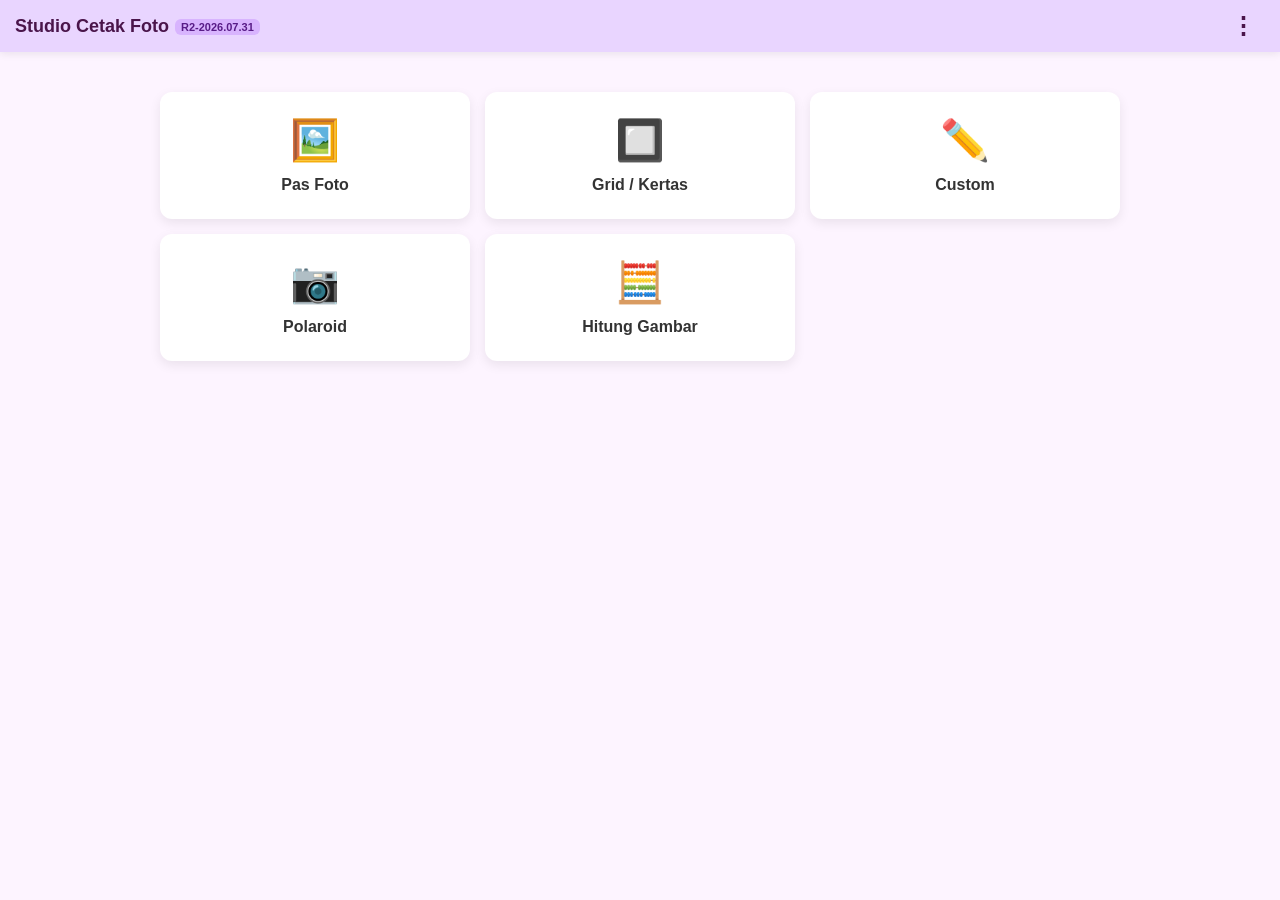
==== index.html @ e34be97b "Update index.html" ====
<!DOCTYPE html>
<html lang="id">
	<head>
		<meta charset="UTF-8">
		<meta name="viewport" content="width=device-width, initial-scale=1.0">
		
		<link rel="manifest" href="manifest.json">
		<link rel="stylesheet" href="css/style.css">
		<meta name="theme-color" content="#2563eb">
		<meta name="apple-mobile-web-app-capable" content="yes">
		<meta name="apple-mobile-web-app-status-bar-style" content="black-translucent">
		<meta name="apple-mobile-web-app-title" content="CetakFoto">
		
		<title>Cetak Foto Pro</title>
		
		<script src="js/html2canvas.min.js"></script>
		<script src="js/jspdf.umd.min.js"></script>
		<link rel="stylesheet" href="css/cropper.min.css" />
		<script src="js/cropper.min.js"></script>
	</head>
	<body>
		<!-- Header dengan Menu Titik Tiga -->
		<header id="header">
			<div class="header-title">
				<span>Studio Cetak Foto<small class="app-version">R2-2026.07.31</small></span>
			</div>
			
			<!-- Komponen Menu Titik Tiga -->
			<div class="header-menu-container">
				<button class="btn-dots-menu" onclick="toggleHeaderMenu(event)" title="Menu Opsi">⋮</button>
				<div id="headerDropdown" class="header-dropdown-menu">
					<!-- Tombol Install PWA Tambahan (Muncul Otomatis Saat Siap di-Install) -->
					<button id="btnInstallPwa" onclick="installAplikasiPWA(); tutupHeaderMenu();" style="display: none; background-color: #2563eb; color: white;">
						<span>📱</span> Install Aplikasi
					</button>
					<button onclick="hapusCacheAplikasi(); tutupHeaderMenu();">
						<span>🧹</span> Bersihkan Cache
					</button>
					<button onclick="tutupAplikasi(); tutupHeaderMenu();" class="text-danger">
						<span>❌</span> Keluar
					</button>
				</div>
			</div>
		</header>
		
		<!-- Menu Utama Dashboard -->
		<div id="main-menu" class="menu">
			<button onclick="muatHalaman('pasfoto.html')"><div class="icon">🖼️</div>Pas Foto</button>
			<button onclick="muatHalaman('grid.html')"><div class="icon">🔲</div>Grid / Kertas</button>
			<button onclick="muatHalaman('custom.html')"><div class="icon">✏️</div>Custom</button>
			<button onclick="muatHalaman('polaroid.html')"><div class="icon">📷</div>Polaroid</button>
			<button onclick="muatHalaman('hitung.html')"><div class="icon">🧮</div>Hitung Gambar</button>
		</div>
		
		<div id="app-container"></div>
		
		<script>
			// Logika Penangan Prompt Install PWA
			let deferredPrompt;
			const btnInstall = document.getElementById('btnInstallPwa');

			window.addEventListener('beforeinstallprompt', (e) => {
				// Cegah banner otomatis Chrome bawaan
				e.preventDefault();
				deferredPrompt = e;
				
				// Tampilkan tombol "Install Aplikasi" di dalam menu titik tiga
				if (btnInstall) {
					btnInstall.style.display = 'flex';
				}
			});

			function installAplikasiPWA() {
				if (!deferredPrompt) return;
				
				deferredPrompt.prompt();
				deferredPrompt.userChoice.then((choiceResult) => {
					if (choiceResult.outcome === 'accepted') {
						console.log('User menginstal PWA');
						btnInstall.style.display = 'none';
					}
					deferredPrompt = null;
				});
			}

			// UI Header Dropdown
			function toggleHeaderMenu(event) {
				event.stopPropagation();
				const menu = document.getElementById('headerDropdown');
				if (menu) {
					menu.classList.toggle('show');
				}
			}
			
			function tutupHeaderMenu() {
				const menu = document.getElementById('headerDropdown');
				if (menu) {
					menu.classList.remove('show');
				}
			}
			
			window.addEventListener('click', () => {
				tutupHeaderMenu();
			});
			
			function tutupAplikasi() {
				if (confirm("Apakah Anda yakin ingin keluar dari aplikasi?")) {
					window.close();
				}
			}
		</script>
		<!-- app.js berisi registrasi Service Worker Anda -->
		<script src="js/app.js"></script>
	</body>
</html>
---- css/style.css ----
* { margin: 0; padding: 0; box-sizing: border-box; font-family: 'Segoe UI', Arial, sans-serif; }
body { background: #FDF4FF; overflow-x: hidden; min-height: 100vh; display: flex; flex-direction: column; }

/* ==========================================================================
   HEADER UTAMA & MENU TITIK TIGA (Unified / Disatukan)
   ========================================================================== */
header { 
    flex-shrink: 0; 
    background: #E9D5FF; 
    padding: 10px 15px; 
    display: flex;
    justify-content: space-between;
    align-items: center;
    font-size: 18px; 
    font-weight: bold; 
    box-shadow: 0 2px 8px rgba(0,0,0,.08); 
    z-index: 100; 
    position: relative; 
    color: #4a154b;
}

header.in-subpage {
    background: #f3e8ff;
    padding: 8px 15px;
}

.header-title {
    display: flex;
    align-items: center;
}

.app-version {
    font-size: 11px;
    background: #d8b4fe;
    padding: 2px 6px;
    border-radius: 6px;
    vertical-align: middle;
    margin-left: 6px;
    color: #581c87;
}

/* Container & Tombol Menu Titik Tiga */
.header-menu-container {
    position: relative;
    display: inline-block;
}

.btn-dots-menu {
    background: transparent;
    border: none;
    font-size: 24px;
    font-weight: bold;
    color: #4a154b;
    cursor: pointer;
    padding: 4px 10px;
    border-radius: 50%;
    transition: background 0.2s;
    line-height: 1;
}

.btn-dots-menu:hover {
    background: rgba(74, 21, 75, 0.1);
}

/* Dropdown Menu Melayang */
.header-dropdown-menu {
    display: none;
    position: absolute;
    right: 0;
    top: 120%;
    background: #ffffff;
    min-width: 170px;
    box-shadow: 0 4px 15px rgba(0,0,0,0.15);
    border-radius: 8px;
    overflow: hidden;
    z-index: 1000;
    border: 1px solid #e5e7eb;
}

.header-dropdown-menu.show {
    display: block;
}

.header-dropdown-menu button {
    width: 100%;
    padding: 12px 16px;
    border: none;
    background: none;
    text-align: left;
    font-size: 14px;
    font-weight: 600;
    color: #374151;
    cursor: pointer;
    display: flex;
    align-items: center;
    gap: 10px;
    transition: background 0.2s;
}

.header-dropdown-menu button:hover {
    background: #f3f4f6;
}

.header-dropdown-menu button.text-danger {
    color: #dc2626;
    border-top: 1px solid #f3f4f6;
}

.header-dropdown-menu button.text-danger:hover {
    background: #fee2e2;
}

/* Header Subpage Bar */
.subpage-header-bar {
    display: flex;
    justify-content: space-between;
    align-items: center;
    width: 100%;
    max-width: 1200px;
    margin: 0 auto;
    font-size: 14px;
}

.btn-exit-app {
    background: #dc3545;
    color: white;
    border: none;
    padding: 6px 14px;
    border-radius: 6px;
    font-weight: bold;
    cursor: pointer;
    font-size: 13px;
    display: inline-flex;
    align-items: center;
    gap: 4px;
    box-shadow: 0 2px 5px rgba(0,0,0,0.15);
    transition: background 0.2s;
}
.btn-exit-app:hover {
    background: #bb2d3b;
}

/* ==========================================================================
   DASHBOARD MENU & HALAMAN APLIKASI
   ========================================================================== */
.menu { display: grid; grid-template-columns: repeat(2, 1fr); gap: 15px; padding: 20px; max-width: 800px; margin: 20px auto; width: 100%; }
.menu button { width: 100%; border: none; background: white; border-radius: 12px; padding: 25px 15px; cursor: pointer; display: flex; flex-direction: column; align-items: center; gap: 12px; box-shadow: 0 4px 12px rgba(0,0,0,.08); transition: .2s; font-size: 16px; font-weight: bold; color: #333; }
.menu button:hover { transform: translateY(-5px); box-shadow: 0 8px 15px rgba(0,0,0,.15); background: #fdfafb; }
.icon { font-size: 40px; }

.page { display: flex; flex-direction: column; flex-grow: 1; margin: 10px; background: white; border-radius: 12px; padding: 15px; box-shadow: 0 2px 8px rgba(0,0,0,.08); }
.page-header { flex-shrink: 0; display: flex; justify-content: space-between; align-items: center; margin-bottom: 15px; border-bottom: 2px solid #f4f6f9; padding-bottom: 10px; }
.page-header h2 { font-size: 1.2rem; color: #333; }
.back-link { 
    font-size: 20px; 
    cursor: pointer; 
    transition: .2s; 
    text-decoration: none; 
    background: #f1f3f5; 
    padding: 6px 12px; 
    border-radius: 8px; 
    display: inline-flex;
    align-items: center;
    justify-content: center;
    border: none;
    color: #333;
}
.back-link:hover { 
    background: #e2e6ea; 
}

/* Layout Form & Workspace */
.main-content { display: flex; flex-direction: column; gap: 20px; width: 100%; flex-grow: 1; }
.sidebar-form { width: 100%; background: #FDF4FF; padding: 10px 12px; border-radius: 8px; flex-shrink: 0; }
.form-group { display: flex; flex-direction: row; align-items: center; justify-content: space-between; gap: 8px; margin-bottom: 6px; }
.form-group label { font-weight: bold; font-size: 12px; color: #555; flex: 1; min-width: 120px; }
.form-group input[type="number"], .form-group select, .form-group .btn-action { padding: 5px 8px; border: 1px solid #ccc; border-radius: 6px; font-size: 13px; flex: 1.5; width: 100%; height: 32px; }
.btn-action { background: #0d6efd; color: white; border: none; cursor: pointer; font-weight: bold; display: inline-flex; align-items: center; justify-content: center; gap: 5px; }

.checkbox-wrapper{
    flex: 1.5;
}

.checkbox-label{
    display:flex;
    align-items:center;
    gap:8px;
    margin:0;
    font-weight:bold;
    cursor:pointer;
}

.checkbox-label input{
    margin:0;
}

.button-group { display: grid; grid-template-columns: repeat(3, 1fr); gap: 6px; margin-top: 8px; padding-top: 8px; border-top: 1px solid #ddd; }

.workspace-container { position: relative; width: 100%; background: #f0f2f5; border-radius: 8px; padding: 15px; display: flex; flex-direction: column; align-items: flex-start; flex-grow: 1; overflow: hidden; }
.zoom-controls { display: flex; flex-direction: row; gap: 8px; z-index: 50; margin-bottom: 15px; width: 100%; justify-content: center; flex-wrap: wrap; }
.paper-wrapper { display: flex; align-items: flex-start; justify-content: center; width: 100%; height: 55vh; overflow: auto; padding-bottom: 10px; }
.workspace { display: flex; flex-direction: column; gap: 20px; align-items: center; width: auto; }
.page-container { position: relative; box-shadow: 0 4px 15px rgba(0,0,0,0.2); background: white; margin-bottom: 10px; }

.paper-page { background: white; position: absolute; top: 0; left: 0; transform-origin: top left; display: flex; flex-wrap: wrap; align-content: flex-start; transition: padding 0.3s, gap 0.3s; }

/* Item Foto & Tombol Aksi */
.photo-item { position: relative; overflow: visible; background: #eee; cursor: grab; container-type: inline-size; transition: width 0.3s, height 0.3s; }
.photo-item.dragging { opacity: 0.4; }
.photo-item img { width: 100%; height: 100%; display: block; }
.photo-item img.stretch-off { object-fit: cover; }
.photo-item img.stretch-on { object-fit: fill; }
.photo-actions { display: none; position: absolute; top: 5px; left: 50%; transform: translateX(-50%); background: transparent; padding: 0; z-index: 30; flex-wrap: wrap; justify-content: center; gap: 6px; width: 85%; }
.photo-item:hover .photo-actions { display: flex; } 
.photo-action-btn { background: rgba(255, 255, 255, 0.95); border: 1px solid #ddd; width: clamp(26px, 22cqi, 40px); aspect-ratio: 1; height: auto; border-radius: 50%; font-size: clamp(12px, 10cqi, 18px); cursor: pointer; display: flex; align-items: center; justify-content: center; font-weight: bold; box-shadow: 0 2px 6px rgba(0,0,0,0.25); }

/* Dropdown Export */
.export-container { position: relative; display: inline-block; }
.btn-export { background: #198754; color: white; border: none; font-size: 14px; border-radius: 6px; cursor: pointer; padding: 8px 16px; font-weight: bold; box-shadow: 0 2px 5px rgba(0,0,0,.1); display: flex; align-items: center; gap: 4px; }
.btn-export:hover { background: #157347; }
.btn-zoom2 { background: white; color: #333; border: none; font-size: 14px; border-radius: 6px; cursor: pointer; padding: 8px 16px; font-weight: bold; box-shadow: 0 2px 5px rgba(0,0,0,.1); display: flex; align-items: center; gap: 4px; }

.export-menu { display: none; position: absolute; top: 100%; left: 50%; transform: translateX(-50%); background: white; min-width: 120px; box-shadow: 0 4px 12px rgba(0,0,0,0.15); border-radius: 6px; z-index: 100; margin-top: 5px; overflow: hidden; border: 1px solid #ddd; }
.export-menu.show { display: block; }
.export-item { background: none; border: none; width: 100%; padding: 10px 16px; text-align: left; font-size: 14px; cursor: pointer; font-weight: 500; display: flex; align-items: center; gap: 8px; transition: background 0.2s; }
.export-item:hover { background: #f1f3f5; }

/* ==========================================================================
   STYLING MODAL CROP (DEKSTOP / PC)
   ========================================================================== */
.crop-modal {
  display: none;
  position: fixed;
  top: 0;
  left: 0;
  width: 100vw;
  height: 100vh;
  background-color: rgba(0, 0, 0, 0.9);
  z-index: 9999;
  flex-direction: column;
  justify-content: space-between;
  align-items: center;
  padding: 12px;
  box-sizing: border-box;
  gap: 12px;
}

.crop-modal.active {
  display: flex;
}

.crop-container-box {
  flex: 1;
  width: 100%;
  max-width: 800px;
  max-height: calc(100vh - 200px);
  display: flex;
  justify-content: center;
  align-items: center;
  overflow: hidden;
  border-radius: 8px;
  background: #111;
}

.crop-container-box img {
  max-width: 100%;
  max-height: 100%;
  display: block;
}

.crop-controls-panel {
  width: 100%;
  max-width: 550px;
  background: rgba(28, 28, 30, 0.9);
  backdrop-filter: blur(10px);
  border-radius: 10px;
  padding: 8px 12px !important;
  color: #fff;
  border: 1px solid rgba(255, 255, 255, 0.1);
  box-sizing: border-box;
  margin: 0 !important; 
}

.crop-controls-panel .control-group {
  display: flex;
  align-items: center;
  gap: 8px !important;
  margin-bottom: 4px;
}

.crop-controls-panel label {
  font-size: 11px !important;
  width: 55px !important;
  color: #ccc;
  text-align: right;
  white-space: nowrap;
}

.crop-controls-panel input[type="range"] {
  flex: 1;
  height: 4px;
  border-radius: 2px;
  accent-color: #3b82f6;
  cursor: pointer;
}

.crop-actions {
  display: flex;
  justify-content: space-between;
  align-items: center;
  gap: 8px;
  width: 100%;
  max-width: 550px;
}

.btn-control {
  flex: 1;
  display: flex;
  align-items: center;
  justify-content: center;
  gap: 6px;
  padding: 10px 12px;
  border: none;
  border-radius: 8px;
  font-size: 13px;
  font-weight: 600;
  cursor: pointer;
  transition: all 0.2s ease-in-out;
  white-space: nowrap;
}

.btn-control:hover {
  opacity: 0.9;
  transform: translateY(-1px);
}

.btn-control:active {
  transform: translateY(0);
}

.btn-rotate { background-color: #374151; color: #ffffff; }
.btn-reset-image { background-color: #f59e0b; color: #ffffff; }
.btn-add { background-color: #2563eb; color: #ffffff; }
.btn-reset { background-color: #dc2626; color: #ffffff; }

/* ==========================================================================
   RESPONSIF DEKSTOP & MOBILE
   ========================================================================== */
@media (min-width: 768px) {
  .menu { grid-template-columns: repeat(3, 1fr); max-width: 1000px; }
  .page { margin: 20px; height: calc(100vh - 50px); }
  .main-content { flex-direction: row; height: 100%; overflow: hidden; }
  .sidebar-form { width: 350px; height: 100%; overflow-y: auto; }
  .workspace-container { flex-direction: row; height: 100%; padding: 20px; }
  .zoom-controls { overflow: visible; z-index: 100; flex-direction: column; width: auto; margin-right: 20px; justify-content: flex-start; margin-bottom: 0; }
  .btn-zoom { padding: 8px 16px; width: 100%; text-align: center; justify-content: center; background: white; border: 1px solid #ccc; color: #333; font-size: 14px; border-radius: 6px; cursor: pointer; box-shadow: 0 2px 5px rgba(0,0,0,.1); transition: 0.2s; }

  .paper-wrapper { height: 100%; flex-grow: 1; max-height: none; }
}

@media screen and (max-width: 600px) {
.crop-modal {
    padding: 10px;
    justify-content: center !important;
    gap: 20px; 
  }

.crop-container-box {
    flex: none !important;
    width: 100%;
    max-height: 45vh !important;
    margin-bottom: 0 !important;
  }

.crop-controls-panel {
    max-height: none !important;
    padding: 8px 10px !important;
    width: 100%;
    margin: 0 !important; 
  }
  
  .crop-actions {
    gap: 6px; /* Jarak antar-tombol kiri ke kanan di HP */
    margin-top: 0 !important;
    width: 100%;
  }

  .crop-controls-panel .control-group {
    margin-bottom: 13px;
  }

  .crop-controls-panel label {
    font-size: 10px !important;
    width: 45px !important;
  }

  #rotateValue {
    font-size: 10px !important;
  }

  .btn-control {
    padding: 8px 0;
    font-size: 16px;
  }

  .btn-control .btn-text {
    display: none;
  }
}
---- css/cropper.min.css ----
/*!
 * Cropper.js v1.6.1
 * https://fengyuanchen.github.io/cropperjs
 *
 * Copyright 2015-present Chen Fengyuan
 * Released under the MIT license
 *
 * Date: 2023-09-17T03:44:17.565Z
 */.cropper-container{direction:ltr;font-size:0;line-height:0;position:relative;-ms-touch-action:none;touch-action:none;-webkit-user-select:none;-moz-user-select:none;-ms-user-select:none;user-select:none}.cropper-container img{backface-visibility:hidden;display:block;height:100%;image-orientation:0deg;max-height:none!important;max-width:none!important;min-height:0!important;min-width:0!important;width:100%}.cropper-canvas,.cropper-crop-box,.cropper-drag-box,.cropper-modal,.cropper-wrap-box{bottom:0;left:0;position:absolute;right:0;top:0}.cropper-canvas,.cropper-wrap-box{overflow:hidden}.cropper-drag-box{background-color:#fff;opacity:0}.cropper-modal{background-color:#000;opacity:.5}.cropper-view-box{display:block;height:100%;outline:1px solid #39f;outline-color:rgba(51,153,255,.75);overflow:hidden;width:100%}.cropper-dashed{border:0 dashed #eee;display:block;opacity:.5;position:absolute}.cropper-dashed.dashed-h{border-bottom-width:1px;border-top-width:1px;height:33.33333%;left:0;top:33.33333%;width:100%}.cropper-dashed.dashed-v{border-left-width:1px;border-right-width:1px;height:100%;left:33.33333%;top:0;width:33.33333%}.cropper-center{display:block;height:0;left:50%;opacity:.75;position:absolute;top:50%;width:0}.cropper-center:after,.cropper-center:before{background-color:#eee;content:" ";display:block;position:absolute}.cropper-center:before{height:1px;left:-3px;top:0;width:7px}.cropper-center:after{height:7px;left:0;top:-3px;width:1px}.cropper-face,.cropper-line,.cropper-point{display:block;height:100%;opacity:.1;position:absolute;width:100%}.cropper-face{background-color:#fff;left:0;top:0}.cropper-line{background-color:#39f}.cropper-line.line-e{cursor:ew-resize;right:-3px;top:0;width:5px}.cropper-line.line-n{cursor:ns-resize;height:5px;left:0;top:-3px}.cropper-line.line-w{cursor:ew-resize;left:-3px;top:0;width:5px}.cropper-line.line-s{bottom:-3px;cursor:ns-resize;height:5px;left:0}.cropper-point{background-color:#39f;height:5px;opacity:.75;width:5px}.cropper-point.point-e{cursor:ew-resize;margin-top:-3px;right:-3px;top:50%}.cropper-point.point-n{cursor:ns-resize;left:50%;margin-left:-3px;top:-3px}.cropper-point.point-w{cursor:ew-resize;left:-3px;margin-top:-3px;top:50%}.cropper-point.point-s{bottom:-3px;cursor:s-resize;left:50%;margin-left:-3px}.cropper-point.point-ne{cursor:nesw-resize;right:-3px;top:-3px}.cropper-point.point-nw{cursor:nwse-resize;left:-3px;top:-3px}.cropper-point.point-sw{bottom:-3px;cursor:nesw-resize;left:-3px}.cropper-point.point-se{bottom:-3px;cursor:nwse-resize;height:20px;opacity:1;right:-3px;width:20px}@media (min-width:768px){.cropper-point.point-se{height:15px;width:15px}}@media (min-width:992px){.cropper-point.point-se{height:10px;width:10px}}@media (min-width:1200px){.cropper-point.point-se{height:5px;opacity:.75;width:5px}}.cropper-point.point-se:before{background-color:#39f;bottom:-50%;content:" ";display:block;height:200%;opacity:0;position:absolute;right:-50%;width:200%}.cropper-invisible{opacity:0}.cropper-bg{background-image:url("[data-uri]")}.cropper-hide{display:block;height:0;position:absolute;width:0}.cropper-hidden{display:none!important}.cropper-move{cursor:move}.cropper-crop{cursor:crosshair}.cropper-disabled .cropper-drag-box,.cropper-disabled .cropper-face,.cropper-disabled .cropper-line,.cropper-disabled .cropper-point{cursor:not-allowed}
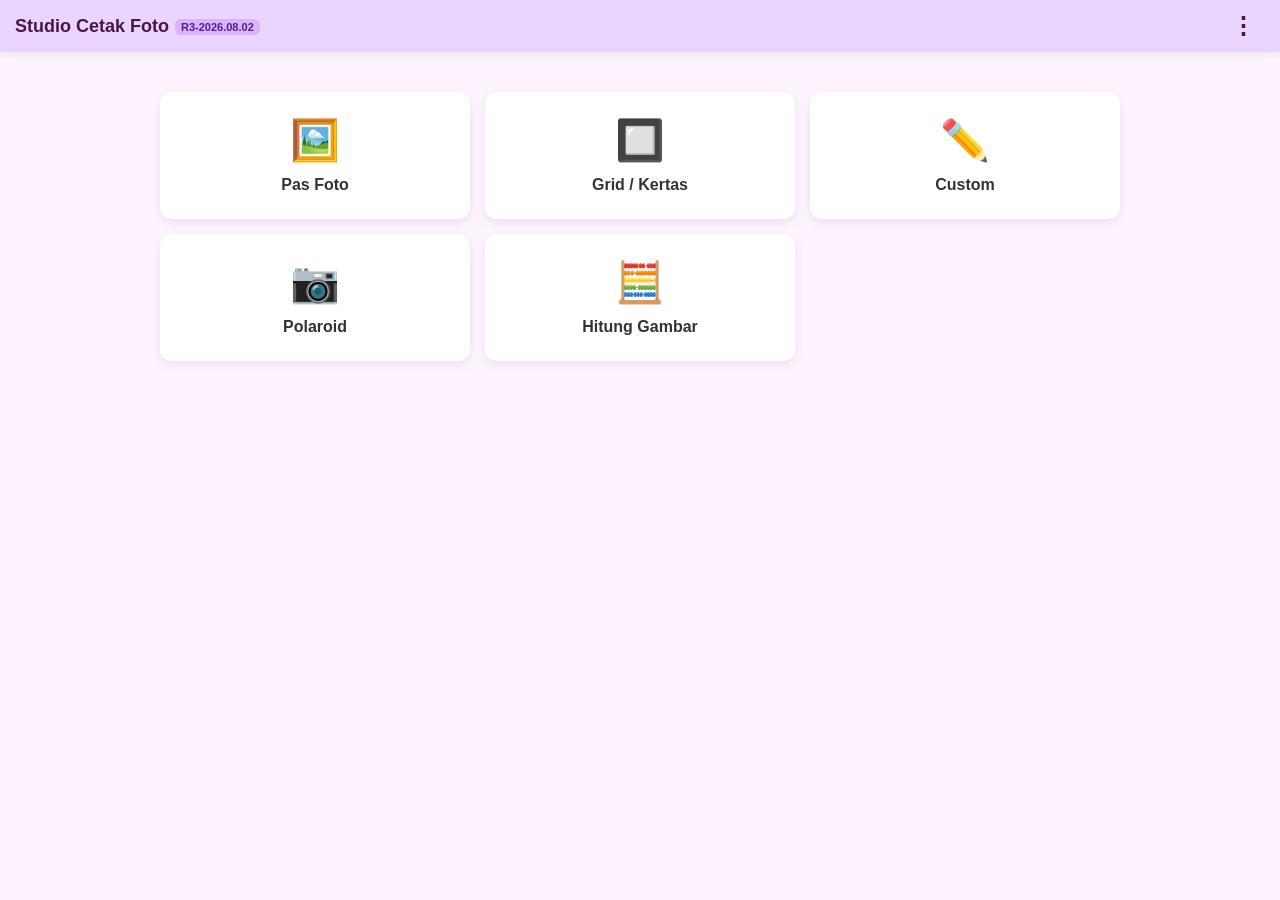
==== commit 3ebd2735: "Update index.html" ====
--- a/index.html
+++ b/index.html
@@ -22,7 +22,7 @@
 		<!-- Header dengan Menu Titik Tiga -->
 		<header id="header">
 			<div class="header-title">
-				<span>Studio Cetak Foto<small class="app-version">R2-2026.07.31</small></span>
+				<span>Studio Cetak Foto<small class="app-version">R3-2026.08.02</small></span>
 			</div>
 			
 			<!-- Komponen Menu Titik Tiga -->
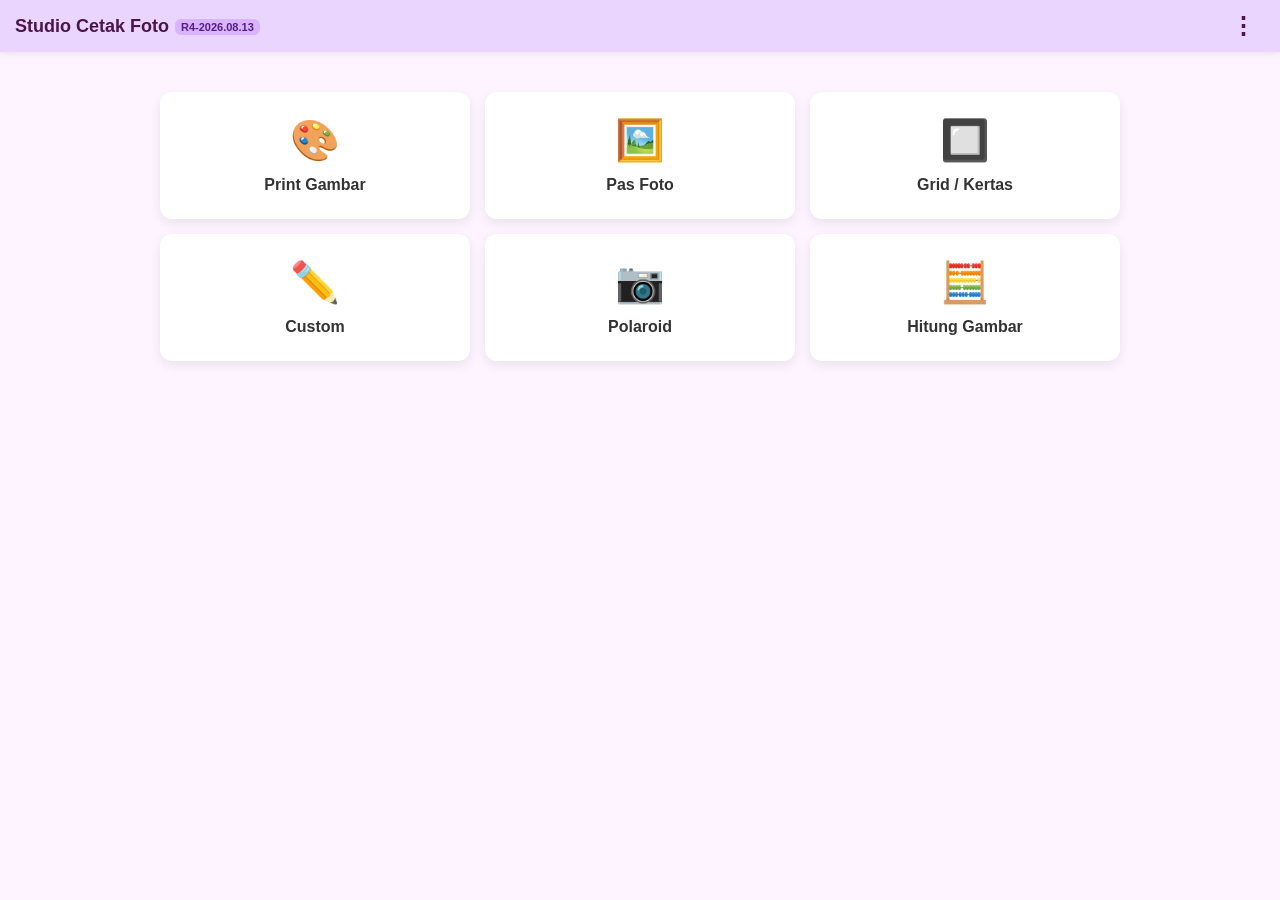
==== commit 721f5b98: "Add files via upload" ====
--- a/index.html
+++ b/index.html
@@ -22,17 +22,13 @@
 		<!-- Header dengan Menu Titik Tiga -->
 		<header id="header">
 			<div class="header-title">
-				<span>Studio Cetak Foto<small class="app-version">R3-2026.08.02</small></span>
+				<span>Studio Cetak Foto<small class="app-version">R4-2026.08.13</small></span>
 			</div>
 			
 			<!-- Komponen Menu Titik Tiga -->
 			<div class="header-menu-container">
 				<button class="btn-dots-menu" onclick="toggleHeaderMenu(event)" title="Menu Opsi">⋮</button>
 				<div id="headerDropdown" class="header-dropdown-menu">
-					<!-- Tombol Install PWA Tambahan (Muncul Otomatis Saat Siap di-Install) -->
-					<button id="btnInstallPwa" onclick="installAplikasiPWA(); tutupHeaderMenu();" style="display: none; background-color: #2563eb; color: white;">
-						<span>📱</span> Install Aplikasi
-					</button>
 					<button onclick="hapusCacheAplikasi(); tutupHeaderMenu();">
 						<span>🧹</span> Bersihkan Cache
 					</button>
@@ -45,6 +41,7 @@
 		
 		<!-- Menu Utama Dashboard -->
 		<div id="main-menu" class="menu">
+			<button onclick="muatHalaman('printgambar.html')"><div class="icon">🎨</div>Print Gambar</button>
 			<button onclick="muatHalaman('pasfoto.html')"><div class="icon">🖼️</div>Pas Foto</button>
 			<button onclick="muatHalaman('grid.html')"><div class="icon">🔲</div>Grid / Kertas</button>
 			<button onclick="muatHalaman('custom.html')"><div class="icon">✏️</div>Custom</button>
@@ -55,35 +52,7 @@
 		<div id="app-container"></div>
 		
 		<script>
-			// Logika Penangan Prompt Install PWA
-			let deferredPrompt;
-			const btnInstall = document.getElementById('btnInstallPwa');
-
-			window.addEventListener('beforeinstallprompt', (e) => {
-				// Cegah banner otomatis Chrome bawaan
-				e.preventDefault();
-				deferredPrompt = e;
-				
-				// Tampilkan tombol "Install Aplikasi" di dalam menu titik tiga
-				if (btnInstall) {
-					btnInstall.style.display = 'flex';
-				}
-			});
-
-			function installAplikasiPWA() {
-				if (!deferredPrompt) return;
-				
-				deferredPrompt.prompt();
-				deferredPrompt.userChoice.then((choiceResult) => {
-					if (choiceResult.outcome === 'accepted') {
-						console.log('User menginstal PWA');
-						btnInstall.style.display = 'none';
-					}
-					deferredPrompt = null;
-				});
-			}
-
-			// UI Header Dropdown
+			// Fungsi untuk membuka/tutup dropdown menu titik tiga
 			function toggleHeaderMenu(event) {
 				event.stopPropagation();
 				const menu = document.getElementById('headerDropdown');
@@ -92,6 +61,7 @@
 				}
 			}
 			
+			// Fungsi untuk menutup dropdown
 			function tutupHeaderMenu() {
 				const menu = document.getElementById('headerDropdown');
 				if (menu) {
@@ -99,17 +69,28 @@
 				}
 			}
 			
+			// Tutup dropdown jika mengklik area mana saja di luar menu
 			window.addEventListener('click', () => {
 				tutupHeaderMenu();
 			});
 			
+			// Fungsi Keluar Aplikasi
 			function tutupAplikasi() {
 				if (confirm("Apakah Anda yakin ingin keluar dari aplikasi?")) {
 					window.close();
 				}
 			}
 		</script>
-		<!-- app.js berisi registrasi Service Worker Anda -->
+		<!-- Library Eksternal (Opsional jika Anda memakainya) -->
+		<script src="js/cropper.min.js"></script>
+		<script src="js/html2canvas.min.js"></script>
+		<script src="js/jspdf.umd.min.js"></script>
+		
+		<!-- File Utama Aplikasi Kita -->
 		<script src="js/app.js"></script>
+		<script src="js/workspace.js"></script>
+		<script src="js/editor.js"></script>
+		<script src="js/kalkulator.js"></script>
+		<script src="js/export.js"></script>
 	</body>
-</html>
+</html>
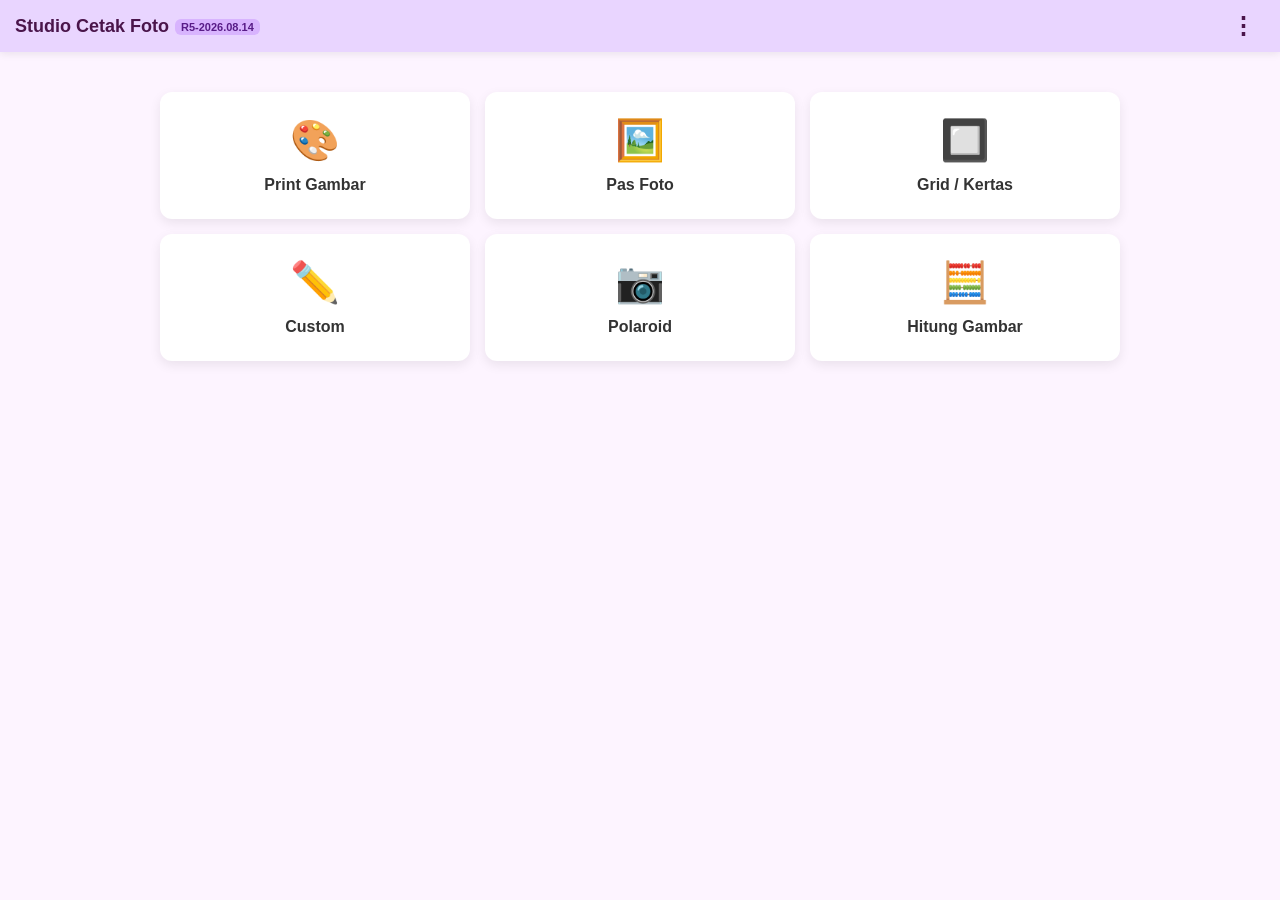
==== commit 8ea13daf: "Add files via upload" ====
--- a/index.html
+++ b/index.html
@@ -22,7 +22,7 @@
 		<!-- Header dengan Menu Titik Tiga -->
 		<header id="header">
 			<div class="header-title">
-				<span>Studio Cetak Foto<small class="app-version">R4-2026.08.13</small></span>
+				<span>Studio Cetak Foto<small class="app-version">R5-2026.08.14</small></span>
 			</div>
 			
 			<!-- Komponen Menu Titik Tiga -->
--- a/css/style.css
+++ b/css/style.css
@@ -1,9 +1,21 @@
-* { margin: 0; padding: 0; box-sizing: border-box; font-family: 'Segoe UI', Arial, sans-serif; }
-body { background: #FDF4FF; overflow-x: hidden; min-height: 100vh; display: flex; flex-direction: column; }
+* { 
+    margin: 0; 
+    padding: 0; 
+    box-sizing: border-box !important; 
+    font-family: 'Segoe UI', Arial, sans-serif; 
+}
+
+body { 
+    background: #FDF4FF; 
+    overflow-x: hidden; 
+    min-height: 100vh; 
+    display: flex; 
+    flex-direction: column; 
+}
 
 /* ==========================================================================
-   HEADER UTAMA & MENU TITIK TIGA (Unified / Disatukan)
-   ========================================================================== */
+    HEADER UTAMA & MENU TITIK TIGA
+========================================================================== */
 header { 
     flex-shrink: 0; 
     background: #E9D5FF; 
@@ -136,21 +148,73 @@
     box-shadow: 0 2px 5px rgba(0,0,0,0.15);
     transition: background 0.2s;
 }
+
 .btn-exit-app:hover {
     background: #bb2d3b;
 }
 
 /* ==========================================================================
-   DASHBOARD MENU & HALAMAN APLIKASI
-   ========================================================================== */
-.menu { display: grid; grid-template-columns: repeat(2, 1fr); gap: 15px; padding: 20px; max-width: 800px; margin: 20px auto; width: 100%; }
-.menu button { width: 100%; border: none; background: white; border-radius: 12px; padding: 25px 15px; cursor: pointer; display: flex; flex-direction: column; align-items: center; gap: 12px; box-shadow: 0 4px 12px rgba(0,0,0,.08); transition: .2s; font-size: 16px; font-weight: bold; color: #333; }
-.menu button:hover { transform: translateY(-5px); box-shadow: 0 8px 15px rgba(0,0,0,.15); background: #fdfafb; }
+    DASHBOARD MENU & HALAMAN APLIKASI
+========================================================================== */
+.menu { 
+    display: grid; 
+    grid-template-columns: repeat(2, 1fr); 
+    gap: 15px; 
+    padding: 20px; 
+    max-width: 800px; 
+    margin: 20px auto; 
+    width: 100%; 
+}
+
+.menu button { 
+    width: 100%; 
+    border: none; 
+    background: white; 
+    border-radius: 12px; 
+    padding: 25px 15px; 
+    cursor: pointer; 
+    display: flex; 
+    flex-direction: column; 
+    align-items: center; 
+    gap: 12px; 
+    box-shadow: 0 4px 12px rgba(0,0,0,.08); 
+    transition: .2s; 
+    font-size: 16px; 
+    font-weight: bold; 
+    color: #333; 
+}
+
+.menu button:hover { 
+    transform: translateY(-5px); 
+    box-shadow: 0 8px 15px rgba(0,0,0,.15); 
+    background: #fdfafb; 
+}
+
 .icon { font-size: 40px; }
 
-.page { display: flex; flex-direction: column; flex-grow: 1; margin: 10px; background: white; border-radius: 12px; padding: 15px; box-shadow: 0 2px 8px rgba(0,0,0,.08); }
-.page-header { flex-shrink: 0; display: flex; justify-content: space-between; align-items: center; margin-bottom: 15px; border-bottom: 2px solid #f4f6f9; padding-bottom: 10px; }
+.page { 
+    display: flex; 
+    flex-direction: column; 
+    flex-grow: 1; 
+    margin: 10px; 
+    background: white; 
+    border-radius: 12px; 
+    padding: 15px; 
+    box-shadow: 0 2px 8px rgba(0,0,0,.08); 
+}
+
+.page-header { 
+    flex-shrink: 0; 
+    display: flex; 
+    justify-content: space-between; 
+    align-items: center; 
+    margin-bottom: 15px; 
+    border-bottom: 2px solid #f4f6f9; 
+    padding-bottom: 10px; 
+}
+
 .page-header h2 { font-size: 1.2rem; color: #333; }
+
 .back-link { 
     font-size: 20px; 
     cursor: pointer; 
@@ -165,9 +229,8 @@
     border: none;
     color: #333;
 }
-.back-link:hover { 
-    background: #e2e6ea; 
-}
+
+.back-link:hover { background: #e2e6ea; }
 
 /* Layout Form & Workspace */
 .main-content { display: flex; flex-direction: column; gap: 20px; width: 100%; flex-grow: 1; }
@@ -177,44 +240,180 @@
 .form-group input[type="number"], .form-group select, .form-group .btn-action { padding: 5px 8px; border: 1px solid #ccc; border-radius: 6px; font-size: 13px; flex: 1.5; width: 100%; height: 32px; }
 .btn-action { background: #0d6efd; color: white; border: none; cursor: pointer; font-weight: bold; display: inline-flex; align-items: center; justify-content: center; gap: 5px; }
 
-.checkbox-wrapper{
-    flex: 1.5;
-}
-
-.checkbox-label{
-    display:flex;
-    align-items:center;
-    gap:8px;
-    margin:0;
-    font-weight:bold;
-    cursor:pointer;
-}
-
-.checkbox-label input{
-    margin:0;
-}
+.checkbox-wrapper { flex: 1.5; }
+.checkbox-label { display: flex; align-items: center; gap: 8px; margin: 0; font-weight: bold; cursor: pointer; }
+.checkbox-label input { margin: 0; }
 
 .button-group { display: grid; grid-template-columns: repeat(3, 1fr); gap: 6px; margin-top: 8px; padding-top: 8px; border-top: 1px solid #ddd; }
-
-.workspace-container { position: relative; width: 100%; background: #f0f2f5; border-radius: 8px; padding: 15px; display: flex; flex-direction: column; align-items: flex-start; flex-grow: 1; overflow: hidden; }
+.button-group2 { display: grid; grid-template-columns: repeat(2, 1fr); gap: 6px; margin-top: 8px; padding-top: 8px; border-top: 1px solid #ddd; }
+
+
+.workspace-container { 
+    position: relative; 
+    width: 100%; 
+    background: #f0f2f5; 
+    border-radius: 8px; 
+    padding: 15px; 
+    display: flex; 
+    flex-direction: column; 
+    align-items: flex-start; 
+    flex-grow: 1; 
+    overflow: hidden; 
+}
+
 .zoom-controls { display: flex; flex-direction: row; gap: 8px; z-index: 50; margin-bottom: 15px; width: 100%; justify-content: center; flex-wrap: wrap; }
 .paper-wrapper { display: flex; align-items: flex-start; justify-content: center; width: 100%; height: 55vh; overflow: auto; padding-bottom: 10px; }
 .workspace { display: flex; flex-direction: column; gap: 20px; align-items: center; width: auto; }
-.page-container { position: relative; box-shadow: 0 4px 15px rgba(0,0,0,0.2); background: white; margin-bottom: 10px; }
-
-.paper-page { background: white; position: absolute; top: 0; left: 0; transform-origin: top left; display: flex; flex-wrap: wrap; align-content: flex-start; transition: padding 0.3s, gap 0.3s; }
+
+.page-container { 
+    position: relative; 
+    box-shadow: 0 4px 15px rgba(0,0,0,0.2); 
+    background: white; 
+    margin-bottom: 10px; 
+}
+
+.paper-page { 
+    background: white; 
+    position: absolute; 
+    top: 0; 
+    left: 0; 
+    transform-origin: top left; 
+    display: flex; 
+    flex-wrap: wrap; 
+    align-content: flex-start; 
+    justify-content: flex-start;
+    transition: padding 0.3s, gap 0.3s; 
+    overflow: hidden;
+}
 
 /* Item Foto & Tombol Aksi */
-.photo-item { position: relative; overflow: visible; background: #eee; cursor: grab; container-type: inline-size; transition: width 0.3s, height 0.3s; }
+.photo-item {
+    position: relative;
+    overflow: visible !important;
+    box-sizing: border-box !important;
+    container-type: inline-size; /* Memungkinkan elemen anak mengukur lebar wadah ini */
+}
+
 .photo-item.dragging { opacity: 0.4; }
+
 .photo-item img { width: 100%; height: 100%; display: block; }
-.photo-item img.stretch-off { object-fit: cover; }
-.photo-item img.stretch-on { object-fit: fill; }
-.photo-actions { display: none; position: absolute; top: 5px; left: 50%; transform: translateX(-50%); background: transparent; padding: 0; z-index: 30; flex-wrap: wrap; justify-content: center; gap: 6px; width: 85%; }
-.photo-item:hover .photo-actions { display: flex; } 
-.photo-action-btn { background: rgba(255, 255, 255, 0.95); border: 1px solid #ddd; width: clamp(26px, 22cqi, 40px); aspect-ratio: 1; height: auto; border-radius: 50%; font-size: clamp(12px, 10cqi, 18px); cursor: pointer; display: flex; align-items: center; justify-content: center; font-weight: bold; box-shadow: 0 2px 6px rgba(0,0,0,0.25); }
-
-/* Dropdown Export */
+
+.photo-item img.stretch-on {
+    width: 100% !important;
+    height: 100% !important;
+    object-fit: fill !important; /* Merekat/menarik gambar secara fleksibel hingga 100% penuh */
+}
+
+.photo-item img.stretch-off {
+    width: 100% !important;
+    height: 100% !important;
+    object-fit: contain !important;
+}
+
+.photo-actions {
+    display: none;
+    position: absolute;
+    top: 4%; /* Jarak dari atas proporsional */
+    left: 50%;
+    transform: translateX(-50%);
+    background: rgba(0, 0, 0, 0.75);
+    padding: clamp(2px, 1.5cqi, 8px) clamp(4px, 2cqi, 12px);
+    border-radius: clamp(8px, 4cqi, 20px);
+    z-index: 50;
+    flex-wrap: nowrap !important;
+    justify-content: center;
+    align-items: center;
+    gap: clamp(2px, 1.5cqi, 10px) !important;
+    width: max-content !important;
+    max-width: 90%;
+    box-shadow: 0 2px 8px rgba(0,0,0,0.4);
+}
+
+.photo-item:hover .photo-actions {
+    display: flex !important;
+}
+
+.photo-action-btn {
+    background: #ffffff;
+    border: none;
+    
+    /* Ukuran minimal 18px (untuk foto 2x3) dan maksimal 42px (untuk foto A4) */
+    width: clamp(18px, 14cqi, 42px) !important;
+    height: clamp(18px, 14cqi, 42px) !important;
+    
+    /* Ukuran font ikon ikut menyesuaikan secara halus */
+    font-size: clamp(9px, 8cqi, 22px) !important;
+    
+    border-radius: 50%;
+    cursor: pointer;
+    display: flex;
+    align-items: center;
+    justify-content: center;
+    line-height: 1;
+    padding: 0 !important;
+    box-shadow: 0 1px 4px rgba(0,0,0,0.3);
+    transition: transform 0.15s ease, background-color 0.15s ease;
+    flex-shrink: 0;
+}
+
+.photo-action-btn:hover {
+    transform: scale(1.15);
+    background: #e2e8f0;
+}
+
+/* ==========================================================================
+    GARIS POTONG (SIKU L & GRID OVERLAY)
+========================================================================== */
+.crop-mark {
+    display: none;
+    position: absolute;
+    width: 2mm;
+    height: 2mm;
+    pointer-events: none;
+    z-index: 10;
+}
+
+/* Tampilkan siku L hanya jika halaman bertanda show-marks */
+.paper-page.show-marks .crop-mark {
+    display: block !important;
+}
+
+.mark-tl {
+    top: var(--mark-offset, -1mm);
+    left: var(--mark-offset, -1mm);
+    border-top: 0.5pt solid #000;
+    border-left: 0.5pt solid #000;
+}
+
+.mark-tr {
+    top: var(--mark-offset, -1mm);
+    right: var(--mark-offset, -1mm);
+    border-top: 0.5pt solid #000;
+    border-right: 0.5pt solid #000;
+}
+
+.mark-bl {
+    bottom: var(--mark-offset, -1mm);
+    left: var(--mark-offset, -1mm);
+    border-bottom: 0.5pt solid #000;
+    border-left: 0.5pt solid #000;
+}
+
+.mark-br {
+    bottom: var(--mark-offset, -1mm);
+    right: var(--mark-offset, -1mm);
+    border-bottom: 0.5pt solid #000;
+    border-right: 0.5pt solid #000;
+}
+
+.grid-mark-overlay {
+    position: absolute;
+    background-color: #000;
+    pointer-events: none;
+    z-index: 5;
+}
+
+/* Dropdown Export & Zoom */
 .export-container { position: relative; display: inline-block; }
 .btn-export { background: #198754; color: white; border: none; font-size: 14px; border-radius: 6px; cursor: pointer; padding: 8px 16px; font-weight: bold; box-shadow: 0 2px 5px rgba(0,0,0,.1); display: flex; align-items: center; gap: 4px; }
 .btn-export:hover { background: #157347; }
@@ -226,116 +425,114 @@
 .export-item:hover { background: #f1f3f5; }
 
 /* ==========================================================================
-   STYLING MODAL CROP (DEKSTOP / PC)
-   ========================================================================== */
+    STYLING MODAL CROP
+========================================================================== */
 .crop-modal {
-  display: none;
-  position: fixed;
-  top: 0;
-  left: 0;
-  width: 100vw;
-  height: 100vh;
-  background-color: rgba(0, 0, 0, 0.9);
-  z-index: 9999;
-  flex-direction: column;
-  justify-content: space-between;
-  align-items: center;
-  padding: 12px;
-  box-sizing: border-box;
-  gap: 12px;
+    display: none;
+    position: fixed;
+    top: 0;
+    left: 0;
+    width: 100vw;
+    height: 100vh;
+    background-color: rgba(0, 0, 0, 0.9);
+    z-index: 9999;
+    flex-direction: column;
+    justify-content: space-between;
+    align-items: center;
+    padding: 12px;
+    gap: 12px;
 }
 
 .crop-modal.active {
-  display: flex;
+    display: flex;
 }
 
 .crop-container-box {
-  flex: 1;
-  width: 100%;
-  max-width: 800px;
-  max-height: calc(100vh - 200px);
-  display: flex;
-  justify-content: center;
-  align-items: center;
-  overflow: hidden;
-  border-radius: 8px;
-  background: #111;
+    flex: 1;
+    width: 100%;
+    max-width: 800px;
+    max-height: calc(100vh - 200px);
+    display: flex;
+    justify-content: center;
+    align-items: center;
+    overflow: hidden;
+    border-radius: 8px;
+    background: #111;
 }
 
 .crop-container-box img {
-  max-width: 100%;
-  max-height: 100%;
-  display: block;
+    max-width: 100%;
+    max-height: 100%;
+    display: block;
 }
 
 .crop-controls-panel {
-  width: 100%;
-  max-width: 550px;
-  background: rgba(28, 28, 30, 0.9);
-  backdrop-filter: blur(10px);
-  border-radius: 10px;
-  padding: 8px 12px !important;
-  color: #fff;
-  border: 1px solid rgba(255, 255, 255, 0.1);
-  box-sizing: border-box;
-  margin: 0 !important; 
+    width: 100%;
+    max-width: 550px;
+    background: rgba(28, 28, 30, 0.9);
+    backdrop-filter: blur(10px);
+    border-radius: 10px;
+    padding: 8px 12px !important;
+    color: #fff;
+    border: 1px solid rgba(255, 255, 255, 0.1);
+    margin: 0 !important; 
 }
 
 .crop-controls-panel .control-group {
-  display: flex;
-  align-items: center;
-  gap: 8px !important;
-  margin-bottom: 4px;
+    display: flex;
+    align-items: center;
+    gap: 8px !important;
+    margin-bottom: 4px;
 }
 
 .crop-controls-panel label {
-  font-size: 11px !important;
-  width: 55px !important;
-  color: #ccc;
-  text-align: right;
-  white-space: nowrap;
+    font-size: 11px !important;
+    width: 55px !important;
+    color: #ccc;
+    text-align: right;
+    white-space: nowrap;
 }
 
 .crop-controls-panel input[type="range"] {
-  flex: 1;
-  height: 4px;
-  border-radius: 2px;
-  accent-color: #3b82f6;
-  cursor: pointer;
+    flex: 1;
+    height: 4px;
+    border-radius: 2px;
+    accent-color: #3b82f6;
+    cursor: pointer;
 }
 
 .crop-actions {
-  display: flex;
-  justify-content: space-between;
-  align-items: center;
-  gap: 8px;
-  width: 100%;
-  max-width: 550px;
+    display: flex;
+    justify-content: space-between;
+    align-items: center;
+    gap: 8px;
+    width: 100%;
+    max-width: 550px;
 }
 
 .btn-control {
-  flex: 1;
-  display: flex;
-  align-items: center;
-  justify-content: center;
-  gap: 6px;
-  padding: 10px 12px;
-  border: none;
-  border-radius: 8px;
-  font-size: 13px;
-  font-weight: 600;
-  cursor: pointer;
-  transition: all 0.2s ease-in-out;
-  white-space: nowrap;
+    flex: 1;
+    display: flex;
+    align-items: center;
+    justify-content: center;
+    gap: 6px;
+    padding: 10px 12px;
+    border: none;
+    border-radius: 8px;
+    font-size: 13px;
+    font-weight: 600;
+    cursor: pointer;
+    transition: all 0.2s ease-in-out;
+    white-space: nowrap;
 }
 
 .btn-control:hover {
-  opacity: 0.9;
-  transform: translateY(-1px);
+    opacity: 0.9;
+    transform: translateY(-1px);
 }
 
 .btn-control:active {
-  transform: translateY(0);
+    transform: translateY(0);
 }
 
 .btn-rotate { background-color: #374151; color: #ffffff; }
@@ -344,66 +541,65 @@
 .btn-reset { background-color: #dc2626; color: #ffffff; }
 
 /* ==========================================================================
-   RESPONSIF DEKSTOP & MOBILE
-   ========================================================================== */
+    RESPONSIF DESKTOP & MOBILE
+========================================================================== */
 @media (min-width: 768px) {
-  .menu { grid-template-columns: repeat(3, 1fr); max-width: 1000px; }
-  .page { margin: 20px; height: calc(100vh - 50px); }
-  .main-content { flex-direction: row; height: 100%; overflow: hidden; }
-  .sidebar-form { width: 350px; height: 100%; overflow-y: auto; }
-  .workspace-container { flex-direction: row; height: 100%; padding: 20px; }
-  .zoom-controls { overflow: visible; z-index: 100; flex-direction: column; width: auto; margin-right: 20px; justify-content: flex-start; margin-bottom: 0; }
-  .btn-zoom { padding: 8px 16px; width: 100%; text-align: center; justify-content: center; background: white; border: 1px solid #ccc; color: #333; font-size: 14px; border-radius: 6px; cursor: pointer; box-shadow: 0 2px 5px rgba(0,0,0,.1); transition: 0.2s; }
-
-  .paper-wrapper { height: 100%; flex-grow: 1; max-height: none; }
+    .menu { grid-template-columns: repeat(3, 1fr); max-width: 1000px; }
+    .page { margin: 20px; height: calc(100vh - 50px); }
+    .main-content { flex-direction: row; height: 100%; overflow: hidden; }
+    .sidebar-form { width: 350px; height: 100%; overflow-y: auto; }
+    .workspace-container { flex-direction: row; height: 100%; padding: 20px; }
+    .zoom-controls { overflow: visible; z-index: 100; flex-direction: column; width: auto; margin-right: 20px; justify-content: flex-start; margin-bottom: 0; }
+    .btn-zoom { padding: 8px 16px; width: 100%; text-align: center; justify-content: center; background: white; border: 1px solid #ccc; color: #333; font-size: 14px; border-radius: 6px; cursor: pointer; box-shadow: 0 2px 5px rgba(0,0,0,.1); transition: 0.2s; }
+    .paper-wrapper { height: 100%; flex-grow: 1; max-height: none; }
 }
 
 @media screen and (max-width: 600px) {
-.crop-modal {
-    padding: 10px;
-    justify-content: center !important;
-    gap: 20px; 
-  }
-
-.crop-container-box {
-    flex: none !important;
-    width: 100%;
-    max-height: 45vh !important;
-    margin-bottom: 0 !important;
-  }
-
-.crop-controls-panel {
-    max-height: none !important;
-    padding: 8px 10px !important;
-    width: 100%;
-    margin: 0 !important; 
-  }
-  
-  .crop-actions {
-    gap: 6px; /* Jarak antar-tombol kiri ke kanan di HP */
-    margin-top: 0 !important;
-    width: 100%;
-  }
-
-  .crop-controls-panel .control-group {
-    margin-bottom: 13px;
-  }
-
-  .crop-controls-panel label {
-    font-size: 10px !important;
-    width: 45px !important;
-  }
-
-  #rotateValue {
-    font-size: 10px !important;
-  }
-
-  .btn-control {
-    padding: 8px 0;
-    font-size: 16px;
-  }
-
-  .btn-control .btn-text {
-    display: none;
-  }
+    .crop-modal {
+        padding: 10px;
+        justify-content: center !important;
+        gap: 20px; 
+    }
+    
+    .crop-container-box {
+        flex: none !important;
+        width: 100%;
+        max-height: 45vh !important;
+        margin-bottom: 0 !important;
+    }
+    
+    .crop-controls-panel {
+        max-height: none !important;
+        padding: 8px 10px !important;
+        width: 100%;
+        margin: 0 !important; 
+    }
+    
+    .crop-actions {
+        gap: 6px;
+        margin-top: 0 !important;
+        width: 100%;
+    }
+    
+    .crop-controls-panel .control-group {
+        margin-bottom: 13px;
+    }
+    
+    .crop-controls-panel label {
+        font-size: 10px !important;
+        width: 45px !important;
+    }
+    
+    #rotateValue {
+        font-size: 10px !important;
+    }
+    
+    .btn-control {
+        padding: 8px 0;
+        font-size: 16px;
+    }
+    
+    .btn-control .btn-text {
+        display: none;
+    }
 }
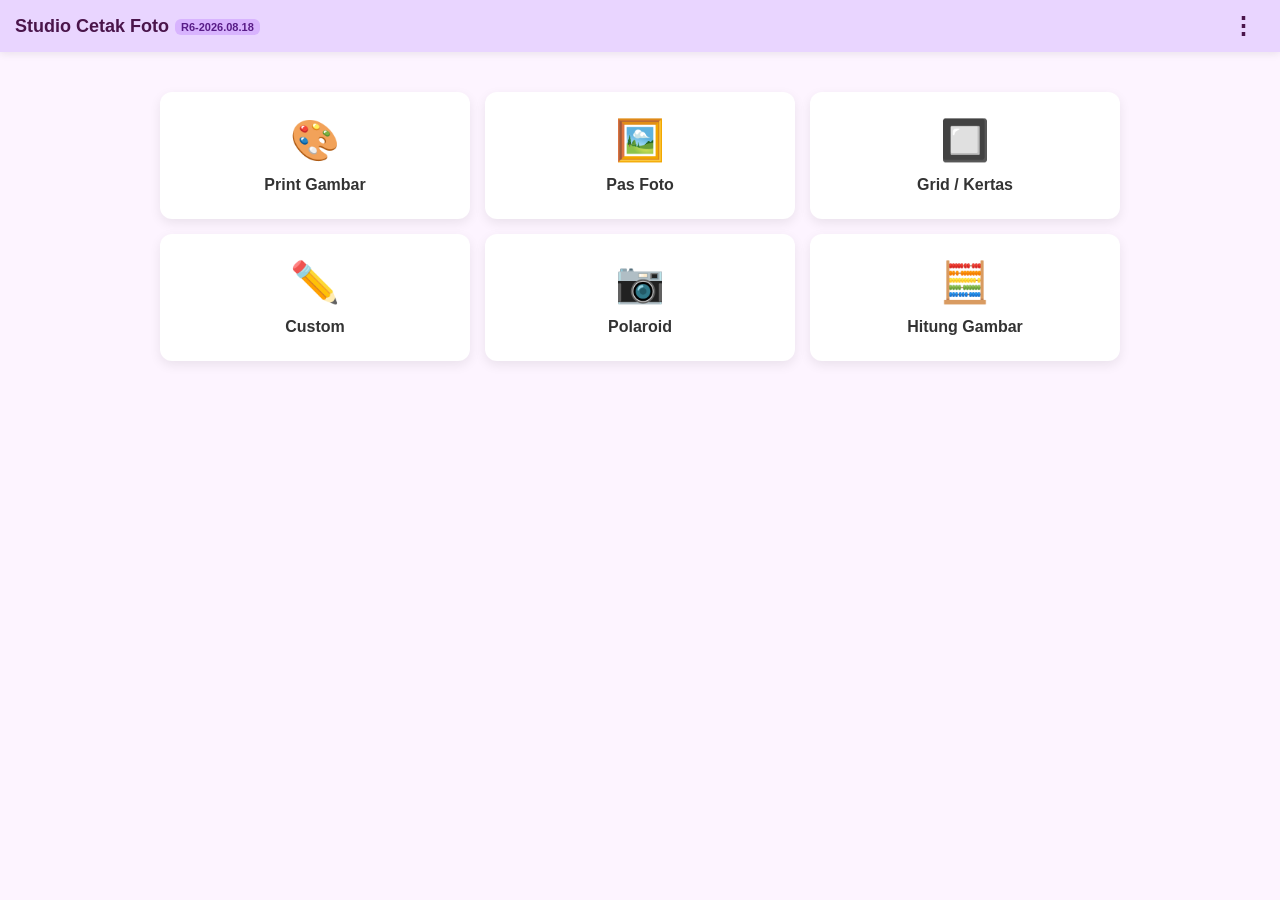
==== commit ece48019: "Add files via upload" ====
--- a/index.html
+++ b/index.html
@@ -22,7 +22,7 @@
 		<!-- Header dengan Menu Titik Tiga -->
 		<header id="header">
 			<div class="header-title">
-				<span>Studio Cetak Foto<small class="app-version">R5-2026.08.14</small></span>
+				<span>Studio Cetak Foto<small class="app-version">R6-2026.08.18</small></span>
 			</div>
 			
 			<!-- Komponen Menu Titik Tiga -->
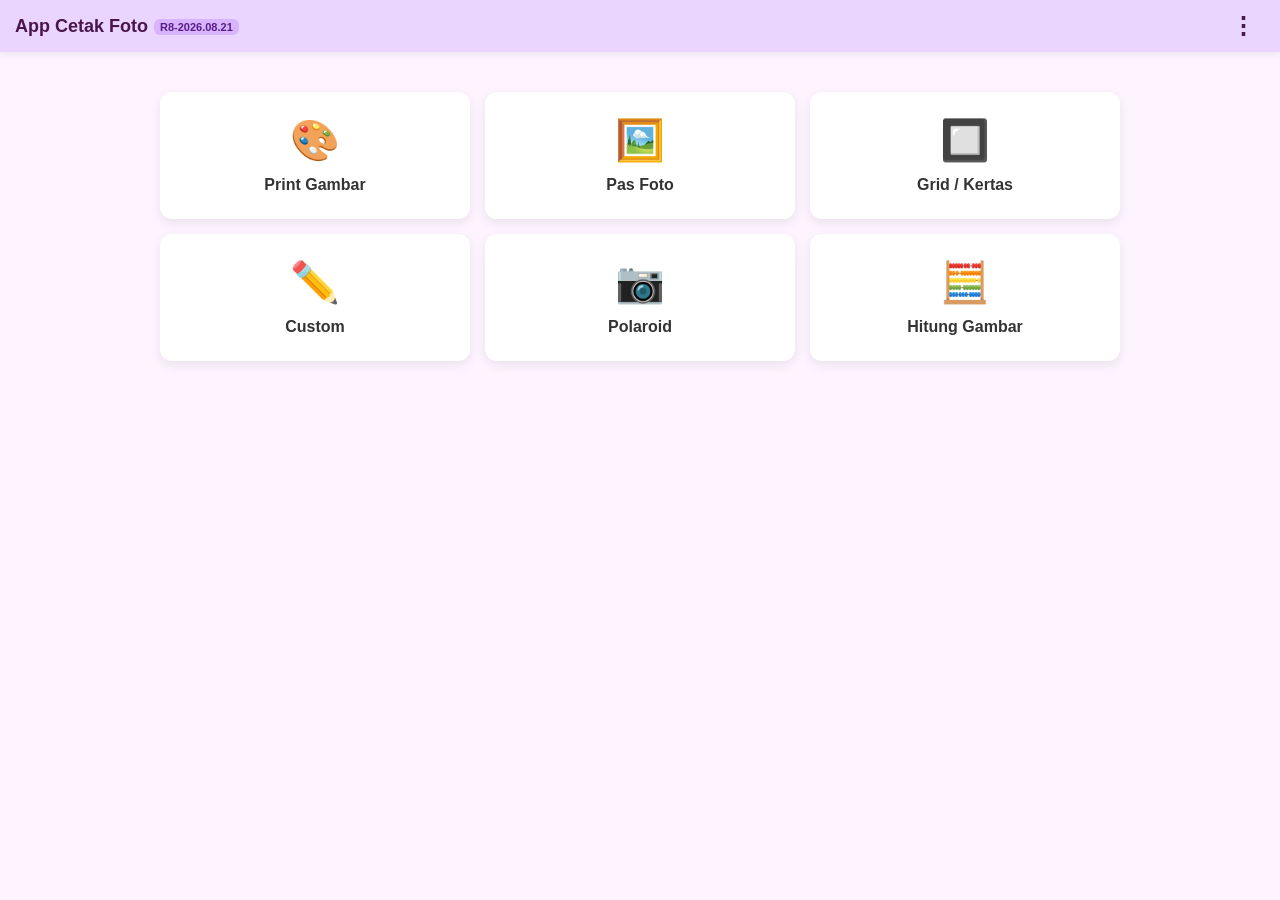
==== commit ee211ab1: "Add files via upload" ====
--- a/index.html
+++ b/index.html
@@ -22,7 +22,7 @@
 		<!-- Header dengan Menu Titik Tiga -->
 		<header id="header">
 			<div class="header-title">
-				<span>Studio Cetak Foto<small class="app-version">R6-2026.08.18</small></span>
+				<span>App Cetak Foto<small class="app-version">R8-2026.08.21</small></span>
 			</div>
 			
 			<!-- Komponen Menu Titik Tiga -->
--- a/css/style.css
+++ b/css/style.css
@@ -558,7 +558,7 @@
     .crop-modal {
         padding: 10px;
         justify-content: center !important;
-        gap: 20px; 
+        gap: 10px; 
     }
     
     .crop-container-box {
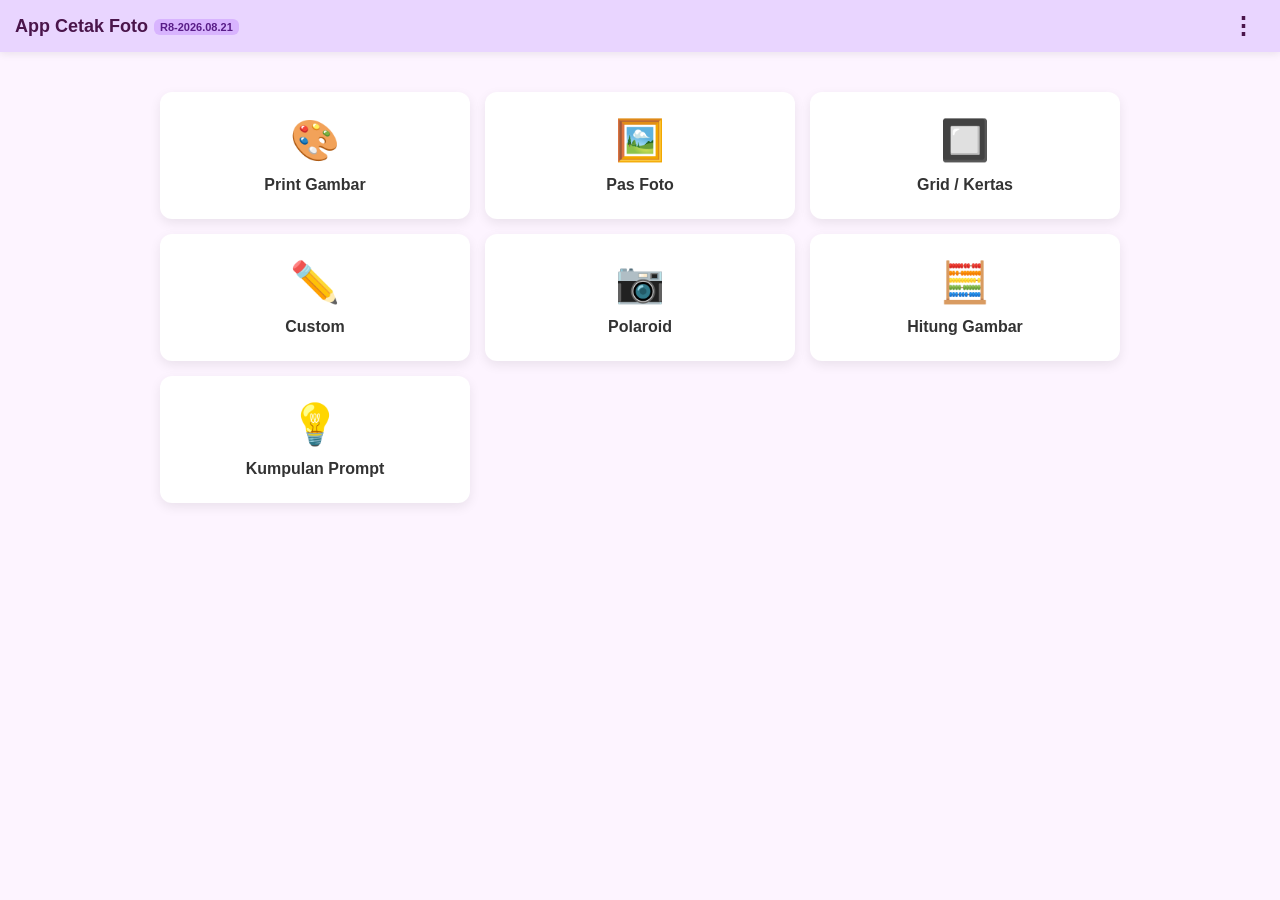
==== commit 6a716361: "Add files via upload" ====
--- a/index.html
+++ b/index.html
@@ -47,6 +47,7 @@
 			<button onclick="muatHalaman('custom.html')"><div class="icon">✏️</div>Custom</button>
 			<button onclick="muatHalaman('polaroid.html')"><div class="icon">📷</div>Polaroid</button>
 			<button onclick="muatHalaman('hitung.html')"><div class="icon">🧮</div>Hitung Gambar</button>
+			<button onclick="muatHalaman('prompt.html')"><div class="icon">💡</div>Kumpulan Prompt</button>
 		</div>
 		
 		<div id="app-container"></div>
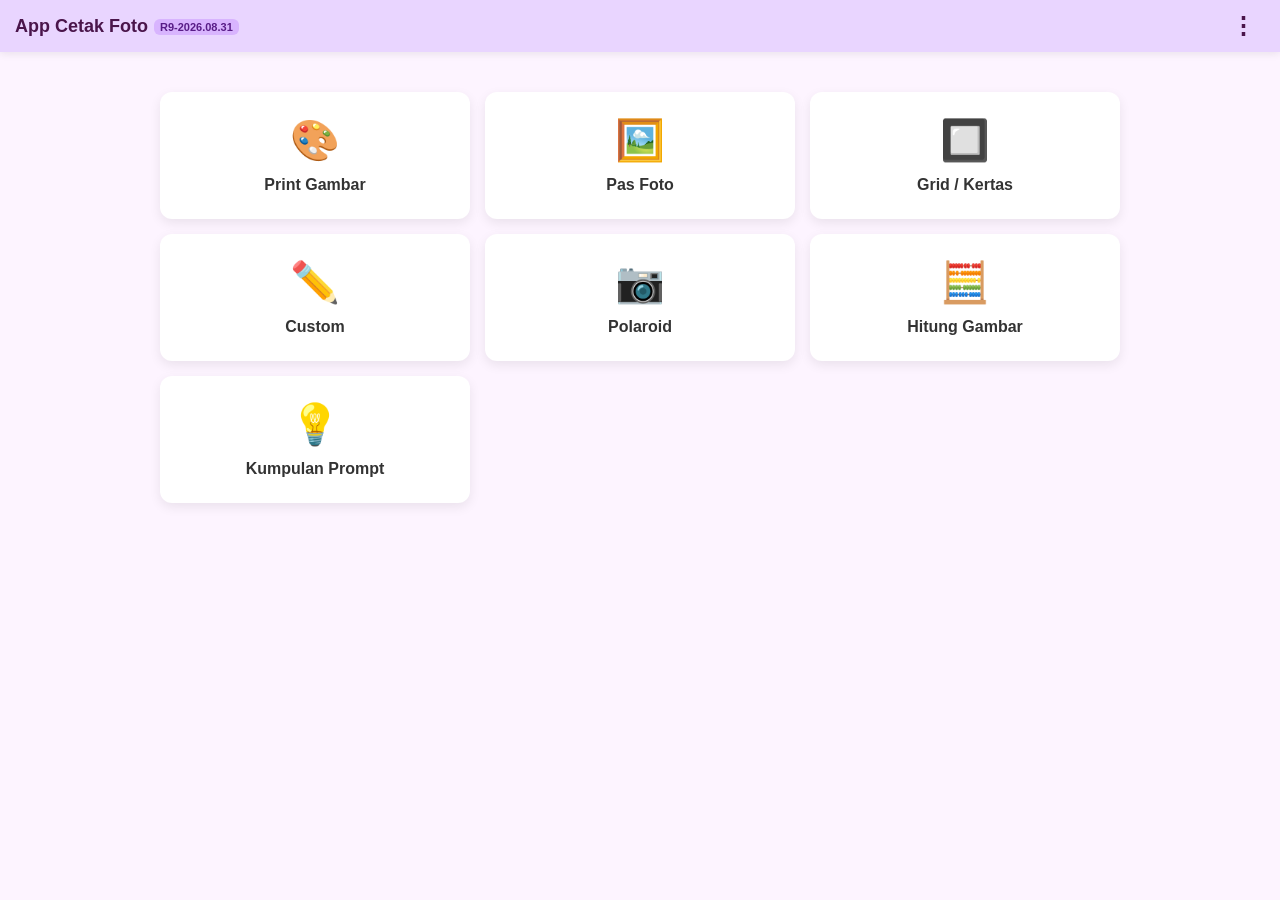
==== commit c52606da: "Update index.html" ====
--- a/index.html
+++ b/index.html
@@ -22,7 +22,7 @@
 		<!-- Header dengan Menu Titik Tiga -->
 		<header id="header">
 			<div class="header-title">
-				<span>App Cetak Foto<small class="app-version">R8-2026.08.21</small></span>
+				<span>App Cetak Foto<small class="app-version">R9-2026.08.31</small></span>
 			</div>
 			
 			<!-- Komponen Menu Titik Tiga -->
@@ -94,4 +94,4 @@
 		<script src="js/kalkulator.js"></script>
 		<script src="js/export.js"></script>
 	</body>
-</html>+</html>
--- a/css/style.css
+++ b/css/style.css
@@ -425,105 +425,229 @@
 .export-item:hover { background: #f1f3f5; }
 
 /* ==========================================================================
-    STYLING MODAL CROP
-========================================================================== */
+   CROP MODAL
+   ========================================================================== */
+
 .crop-modal {
     display: none;
     position: fixed;
-    top: 0;
-    left: 0;
+    inset: 0;
     width: 100vw;
     height: 100vh;
-    background-color: rgba(0, 0, 0, 0.9);
+
+    background: rgba(0, 0, 0, 0.9);
+
     z-index: 9999;
+
     flex-direction: column;
-    justify-content: space-between;
-    align-items: center;
+    justify-content: center;
+    align-items: center;
+
     padding: 12px;
-    gap: 12px;
+    gap: 10px;
+
+    box-sizing: border-box;
 }
 
 .crop-modal.active {
     display: flex;
 }
+
+
+/* ==========================================================================
+   PREVIEW GAMBAR
+   ========================================================================== */
 
 .crop-container-box {
     flex: 1;
     width: 100%;
     max-width: 800px;
-    max-height: calc(100vh - 200px);
-    display: flex;
+    max-height: calc(100vh - 220px);
+    display: flex;
+    align-items: center;
     justify-content: center;
-    align-items: center;
     overflow: hidden;
+    background: #111;
     border-radius: 8px;
-    background: #111;
+    box-sizing: border-box;
 }
 
 .crop-container-box img {
+    display: block;
     max-width: 100%;
     max-height: 100%;
-    display: block;
-}
+    width: auto;
+    height: auto;
+    object-fit: contain;
+}
+
+
+/* ==========================================================================
+   PANEL KONTROL
+   ========================================================================== */
 
 .crop-controls-panel {
     width: 100%;
     max-width: 550px;
-    background: rgba(28, 28, 30, 0.9);
+    padding: 10px 12px;
+    background: rgba(28, 28, 30, 0.95);
+    border: 1px solid rgba(255, 255, 255, 0.1);
+    border-radius: 10px;
+    color: #fff;
+    box-sizing: border-box;
     backdrop-filter: blur(10px);
-    border-radius: 10px;
-    padding: 8px 12px !important;
-    color: #fff;
-    border: 1px solid rgba(255, 255, 255, 0.1);
-    margin: 0 !important; 
-}
+}
+
+
+/* ==========================================================================
+   BARIS KONTROL SLIDER
+   ========================================================================== */
 
 .crop-controls-panel .control-group {
-    display: flex;
-    align-items: center;
-    gap: 8px !important;
-    margin-bottom: 4px;
-}
-
-.crop-controls-panel label {
+    width: 100%;
+    display: flex;
+    align-items: center;
+    gap: 8px;
+    margin: 0 0 7px 0;
+    box-sizing: border-box;
+}
+
+/* Icon */
+
+.crop-controls-panel .control-icon {
+    width: 24px;
+    min-width: 24px;
+    text-align: center;
+    font-size: 15px;
+    line-height: 1;
+}
+
+
+/* Label */
+
+.crop-controls-panel .control-group > label {
+    width: 60px !important;
+    min-width: 60px;
+    margin: 0;
+    padding: 0;
+    color: #ccc;
     font-size: 11px !important;
-    width: 55px !important;
-    color: #ccc;
-    text-align: right;
+    font-weight: 500;
+    text-align: left;
     white-space: nowrap;
-}
+    box-sizing: border-box;
+}
+
+/* Slider */
 
 .crop-controls-panel input[type="range"] {
     flex: 1;
+    width: auto;
+    min-width: 0;
     height: 4px;
+    margin: 0;
+    padding: 0;
     border-radius: 2px;
     accent-color: #3b82f6;
     cursor: pointer;
-}
+    box-sizing: border-box;
+}
+
+/* Nilai rotasi */
+
+#rotateValue {
+    width: 35px;
+    min-width: 35px;
+    color: #aaa;
+    font-size: 11px;
+    text-align: right;
+    white-space: nowrap;
+}
+
+/* ==========================================================================
+   STRETCH
+   ========================================================================== */
+
+.crop-controls-panel .stretch-control {
+    width: 100%;
+    display: flex;
+    justify-content: flex-end;
+    align-items: center;
+    margin-top: 3px;
+    box-sizing: border-box;
+}
+
+.crop-controls-panel .stretch-control label {
+    width: auto !important;
+    min-width: 0 !important;
+    max-width: none !important;
+    display: inline-flex !important;
+    align-items: center;
+    justify-content: flex-end;
+    gap: 5px;
+    margin: 0 !important;
+    padding: 0 !important;
+    color: #4ade80 !important;
+    font-size: 13px !important;
+    font-weight: bold;
+    text-align: left !important;
+    white-space: nowrap;
+    cursor: pointer;
+    box-sizing: border-box;
+}
+
+.crop-controls-panel .stretch-control input[type="checkbox"] {
+    width: 15px !important;
+    height: 15px !important;
+    min-width: 15px !important;
+    max-width: 15px !important;
+    margin: 0 !important;
+    padding: 0 !important;
+    flex: 0 0 15px !important;
+    cursor: pointer;
+    box-sizing: border-box;
+}
+
+.crop-controls-panel .stretch-control span {
+    width: auto !important;
+    min-width: 0 !important;
+    white-space: nowrap;
+    line-height: 15px;
+}
+
+
+/* ==========================================================================
+   TOMBOL AKSI
+   ========================================================================== */
 
 .crop-actions {
-    display: flex;
-    justify-content: space-between;
-    align-items: center;
-    gap: 8px;
     width: 100%;
     max-width: 550px;
+    display: flex;
+    align-items: center;
+    justify-content: space-between;
+    gap: 8px;
+    box-sizing: border-box;
 }
 
 .btn-control {
     flex: 1;
+    min-width: 0;
     display: flex;
     align-items: center;
     justify-content: center;
-    gap: 6px;
+    gap: 5px;
     padding: 10px 12px;
     border: none;
     border-radius: 8px;
     font-size: 13px;
     font-weight: 600;
     cursor: pointer;
-    transition: all 0.2s ease-in-out;
     white-space: nowrap;
+    box-sizing: border-box;
+    transition:
+        transform 0.15s ease,
+        opacity 0.15s ease;
 }
 
 .btn-control:hover {
@@ -535,10 +659,28 @@
     transform: translateY(0);
 }
 
-.btn-rotate { background-color: #374151; color: #ffffff; }
-.btn-reset-image { background-color: #f59e0b; color: #ffffff; }
-.btn-add { background-color: #2563eb; color: #ffffff; }
-.btn-reset { background-color: #dc2626; color: #ffffff; }
+
+/* Warna tombol */
+
+.btn-rotate {
+    background-color: #374151;
+    color: #fff;
+}
+
+.btn-reset-image {
+    background-color: #f59e0b;
+    color: #fff;
+}
+
+.btn-add {
+    background-color: #2563eb;
+    color: #fff;
+}
+
+.btn-reset {
+    background-color: #dc2626;
+    color: #fff;
+}
 
 /* ==========================================================================
     RESPONSIF DESKTOP & MOBILE
@@ -555,51 +697,70 @@
 }
 
 @media screen and (max-width: 600px) {
+
     .crop-modal {
         padding: 10px;
+        gap: 8px;
         justify-content: center !important;
-        gap: 10px; 
-    }
-    
+    }
+
     .crop-container-box {
-        flex: none !important;
+        flex: 1 !important;
         width: 100%;
         max-height: 45vh !important;
-        margin-bottom: 0 !important;
-    }
-    
+        margin: 0 !important;
+    }
+
     .crop-controls-panel {
-        max-height: none !important;
+        width: 100%;
+        max-width: none;
         padding: 8px 10px !important;
-        width: 100%;
-        margin: 0 !important; 
-    }
-    
-    .crop-actions {
+        margin: 0 !important;
+    }
+
+    .crop-controls-panel .control-group {
+        margin-bottom: 8px;
         gap: 6px;
-        margin-top: 0 !important;
-        width: 100%;
-    }
-    
-    .crop-controls-panel .control-group {
-        margin-bottom: 13px;
-    }
-    
-    .crop-controls-panel label {
+    }
+
+    .crop-controls-panel .control-icon {
+        width: 22px;
+        min-width: 22px;
+        font-size: 14px;
+    }
+
+    .crop-controls-panel .control-group > label {
+        width: 50px !important;
+        min-width: 50px;
         font-size: 10px !important;
-        width: 45px !important;
-    }
-    
+    }
+
+    .crop-controls-panel input[type="range"] {
+        height: 4px;
+    }
+
     #rotateValue {
+        width: 30px;
+        min-width: 30px;
         font-size: 10px !important;
     }
-    
+
+    .crop-controls-panel .stretch-control {
+        margin-top: 2px;
+    }
+
+    .crop-controls-panel .stretch-control label {
+        font-size: 12px !important;
+    }
+
     .btn-control {
         padding: 8px 0;
+
         font-size: 16px;
     }
-    
+
     .btn-control .btn-text {
         display: none;
     }
-}+}
+
